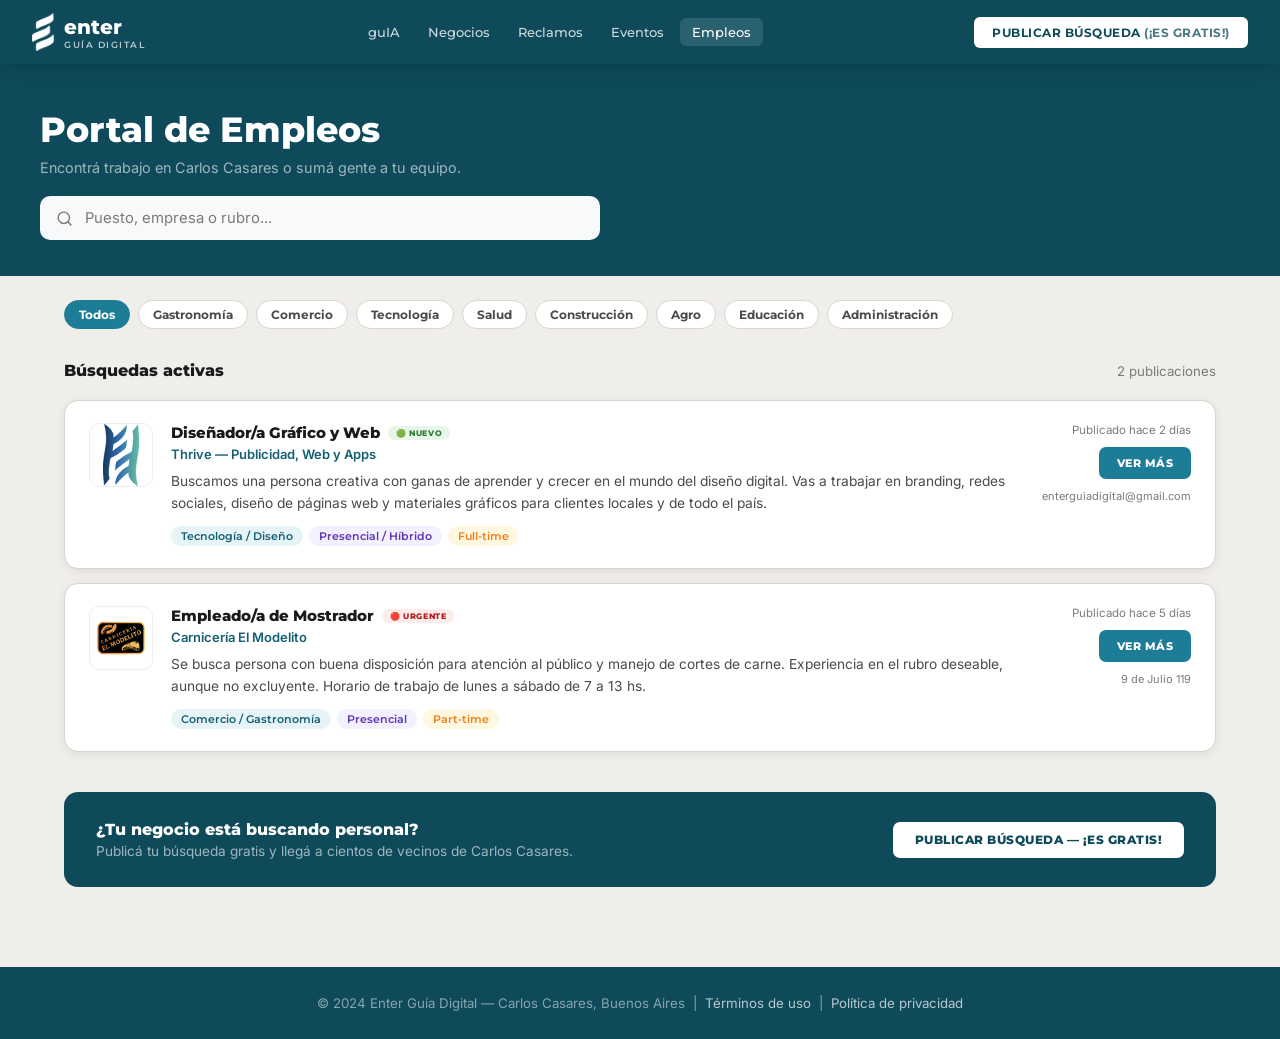
==== empleos.html @ 9432cee9 "Agrega secciones nuevas: negocios, empleos, guía, reclamos completo y subpáginas de negocios Co-Auth" ====
<!DOCTYPE html>
<html lang="es">
<head>
  <meta charset="UTF-8" />
  <meta name="viewport" content="width=device-width, initial-scale=1.0" />
  <title>Portal de Empleos — Enter Guía Digital</title>
  <link rel="preconnect" href="https://fonts.googleapis.com" />
  <link rel="preconnect" href="https://fonts.gstatic.com" crossorigin />
  <link href="https://fonts.googleapis.com/css2?family=Montserrat:wght@400;600;700;800&family=Inter:wght@400;500;600&display=swap" rel="stylesheet" />
  <style>
    :root {
      --teal:        #1e7d96;
      --teal-dark:   #145f73;
      --teal-darker: #0e4a5a;
      --teal-pale:   #e6f4f7;
      --gray-bg:     #f0eeeb;
      --gray-border: #d9d4cd;
      --text-dark:   #1a1a1a;
      --text-mid:    #4a4a4a;
      --text-light:  #7a7a7a;
      --white:       #ffffff;
      --shadow-sm:   0 2px 8px rgba(0,0,0,.08);
      --shadow-md:   0 6px 24px rgba(0,0,0,.12);
      --radius:      14px;
      --transition:  .3s cubic-bezier(.4,0,.2,1);
    }
    *, *::before, *::after { box-sizing: border-box; margin: 0; padding: 0; }
    html { scroll-behavior: smooth; }
    body { font-family: 'Inter', sans-serif; background: var(--gray-bg); color: var(--text-dark); }
    a { text-decoration: none; color: inherit; }
    img { display: block; max-width: 100%; }

    /* ── Header ── */
    .header {
      background: var(--teal-darker);
      height: 64px;
      display: flex;
      align-items: center;
      padding: 0 32px;
      gap: 24px;
      position: sticky;
      top: 0;
      z-index: 100;
      box-shadow: 0 2px 20px rgba(0,0,0,.2);
    }
    .logo { display: flex; align-items: center; gap: 10px; flex-shrink: 0; }
    .logo img { height: 38px; width: auto; filter: brightness(0) invert(1); }
    .logo-text .name { font-family: 'Montserrat', sans-serif; font-weight: 800; font-size: 20px; color: var(--white); }
    .logo-text .sub { font-size: 9px; color: rgba(255,255,255,.7); letter-spacing: 1.5px; text-transform: uppercase; font-family: 'Montserrat', sans-serif; font-weight: 600; }
    .nav { display: flex; align-items: center; gap: 4px; margin-left: auto; }
    .nav a { font-size: 13px; font-weight: 500; color: rgba(255,255,255,.8); padding: 6px 12px; border-radius: 6px; transition: background var(--transition); font-family: 'Montserrat', sans-serif; }
    .nav a:hover, .nav a.active { background: rgba(255,255,255,.12); color: var(--white); }
    .btn-publicar { font-family: 'Montserrat', sans-serif; font-size: 12px; font-weight: 700; letter-spacing: .5px; text-transform: uppercase; background: var(--white); color: var(--teal-darker); border: none; padding: 8px 18px; border-radius: 6px; cursor: pointer; transition: background var(--transition); white-space: nowrap; }
    .btn-publicar:hover { background: var(--teal-pale); }

    /* ── Hero ── */
    .page-hero {
      background: var(--teal-darker);
      padding: 44px 32px 36px;
      color: var(--white);
    }
    .hero-inner { max-width: 1200px; margin: 0 auto; }
    .page-hero h1 { font-family: 'Montserrat', sans-serif; font-size: clamp(1.6rem, 3vw, 2.2rem); font-weight: 800; margin-bottom: 8px; }
    .page-hero p { font-size: .9rem; color: rgba(255,255,255,.6); margin-bottom: 20px; }
    .search-bar {
      display: flex;
      align-items: center;
      gap: 12px;
      background: rgba(255,255,255,.97);
      border-radius: 10px;
      padding: 0 16px;
      max-width: 560px;
    }
    .search-bar svg { width: 17px; height: 17px; flex-shrink: 0; color: var(--text-light); }
    .search-bar input { flex: 1; border: none; outline: none; font-family: 'Inter', sans-serif; font-size: .93rem; color: var(--text-dark); padding: 13px 0; background: transparent; }
    .search-bar input::placeholder { color: var(--text-light); }

    /* ── Filtros rápidos ── */
    .filters-bar {
      max-width: 1200px;
      margin: 24px auto 0;
      padding: 0 24px;
      display: flex;
      flex-wrap: wrap;
      gap: 8px;
    }
    .filter-chip {
      font-family: 'Montserrat', sans-serif;
      font-size: 12px;
      font-weight: 700;
      padding: 6px 14px;
      border-radius: 20px;
      border: 1.5px solid var(--gray-border);
      background: var(--white);
      color: var(--text-mid);
      cursor: pointer;
      transition: all var(--transition);
    }
    .filter-chip:hover, .filter-chip.active { background: var(--teal); border-color: var(--teal); color: var(--white); }

    /* ── Layout ── */
    .layout {
      max-width: 1200px;
      margin: 0 auto;
      padding: 32px 24px 80px;
    }

    /* ── Contador ── */
    .results-header {
      display: flex;
      align-items: center;
      justify-content: space-between;
      margin-bottom: 20px;
    }
    .results-title { font-family: 'Montserrat', sans-serif; font-size: 1rem; font-weight: 800; color: var(--text-dark); }
    .results-count { font-size: .83rem; color: var(--text-light); }

    /* ── Tarjeta empleo ── */
    .jobs-list { display: flex; flex-direction: column; gap: 14px; }

    .job-card {
      background: var(--white);
      border-radius: var(--radius);
      border: 1px solid var(--gray-border);
      padding: 22px 24px;
      display: grid;
      grid-template-columns: 64px 1fr auto;
      gap: 18px;
      align-items: start;
      box-shadow: var(--shadow-sm);
      transition: transform var(--transition), box-shadow var(--transition), border-color var(--transition);
      cursor: pointer;
    }
    .job-card:hover { transform: translateY(-2px); box-shadow: var(--shadow-md); border-color: var(--teal); }

    .job-logo {
      width: 64px; height: 64px;
      border-radius: 10px;
      overflow: hidden;
      display: flex; align-items: center; justify-content: center;
      border: 1px solid #eee;
      background: #fff;
      flex-shrink: 0;
    }
    .job-logo img { width: 100%; height: 100%; object-fit: contain; }
    .job-logo.initials {
      background: var(--teal-pale);
      font-family: 'Montserrat', sans-serif;
      font-weight: 800; font-size: 22px;
      color: var(--teal);
      border: none;
    }

    .job-info {}
    .job-title-row { display: flex; align-items: center; gap: 8px; flex-wrap: wrap; margin-bottom: 4px; }
    .job-title { font-family: 'Montserrat', sans-serif; font-size: 15px; font-weight: 800; color: var(--text-dark); }
    .job-badge { font-family: 'Montserrat', sans-serif; font-size: 8px; font-weight: 800; letter-spacing: .6px; text-transform: uppercase; padding: 2px 8px; border-radius: 20px; }
    .job-badge.nuevo { background: #e8f5e9; color: #2e7d32; }
    .job-badge.urgente { background: #fdecea; color: #b71c1c; }
    .job-company { font-size: 13px; font-weight: 600; color: var(--teal-dark); margin-bottom: 8px; }
    .job-desc { font-size: .86rem; color: var(--text-mid); line-height: 1.6; margin-bottom: 12px; }
    .job-tags { display: flex; flex-wrap: wrap; gap: 6px; }
    .job-tag {
      font-size: 11px; font-weight: 600; font-family: 'Montserrat', sans-serif;
      padding: 3px 10px; border-radius: 20px;
    }
    .job-tag.area { background: var(--teal-pale); color: var(--teal-dark); }
    .job-tag.modalidad { background: #f3f0ff; color: #5e35b1; }
    .job-tag.tipo { background: #fff8e1; color: #f57f17; }

    .job-meta {
      display: flex;
      flex-direction: column;
      align-items: flex-end;
      gap: 10px;
      min-width: 140px;
    }
    .job-date { font-size: 11.5px; color: var(--text-light); }
    .job-btn {
      font-family: 'Montserrat', sans-serif;
      font-size: 11px; font-weight: 800;
      letter-spacing: .5px; text-transform: uppercase;
      background: var(--teal); color: var(--white);
      border: none; padding: 9px 18px; border-radius: 7px;
      cursor: pointer; white-space: nowrap;
      transition: background var(--transition);
    }
    .job-btn:hover { background: var(--teal-dark); }
    .job-contact { font-size: 11px; color: var(--text-light); text-align: right; }

    /* ── CTA publicar ── */
    .cta-publicar {
      background: var(--teal-darker);
      border-radius: var(--radius);
      padding: 28px 32px;
      display: flex;
      align-items: center;
      justify-content: space-between;
      gap: 20px;
      margin-top: 40px;
    }
    .cta-publicar h3 { font-family: 'Montserrat', sans-serif; font-size: 1rem; font-weight: 800; color: var(--white); margin-bottom: 4px; }
    .cta-publicar p { font-size: .85rem; color: rgba(255,255,255,.6); }
    .cta-btn { font-family: 'Montserrat', sans-serif; font-size: 11.5px; font-weight: 800; letter-spacing: .5px; text-transform: uppercase; background: var(--white); color: var(--teal-darker); border: none; padding: 11px 22px; border-radius: 7px; cursor: pointer; white-space: nowrap; transition: background var(--transition); }
    .cta-btn:hover { background: var(--teal-pale); }

    /* ── Vacío ── */
    .empty-state { text-align: center; padding: 60px 24px; color: var(--text-light); }
    .empty-state svg { width: 48px; height: 48px; margin: 0 auto 16px; opacity: .3; }
    .empty-state h3 { font-family: 'Montserrat', sans-serif; font-size: .95rem; font-weight: 700; color: var(--text-mid); margin-bottom: 6px; }

    /* Footer */
    .footer { background: var(--teal-darker); text-align: center; padding: 28px 24px; color: rgba(255,255,255,.5); font-size: .83rem; }
    .footer a { color: rgba(255,255,255,.7); }

    @media (max-width: 860px) {
      .job-card { grid-template-columns: 52px 1fr; }
      .job-meta { grid-column: 1 / -1; flex-direction: row; align-items: center; justify-content: space-between; }
      .nav { display: none; }
      .cta-publicar { flex-direction: column; }
    }
    @media (max-width: 520px) {
      .job-card { grid-template-columns: 1fr; }
      .job-logo { width: 48px; height: 48px; }
    }
  </style>
</head>
<body>

  <header class="header">
    <a href="./index.html" class="logo">
      <img src="./logo.png" alt="Enter Guía Digital" />
      <div class="logo-text">
        <div class="name">enter</div>
        <div class="sub">guía digital</div>
      </div>
    </a>
    <nav class="nav">
      <a href="./guia.html">guIA</a>
      <a href="./negocios.html">Negocios</a>
      <a href="./index.html#reclamos">Reclamos</a>
      <a href="./index.html#eventos">Eventos</a>
      <a href="./empleos.html" class="active">Empleos</a>
    </nav>
    <div style="margin-left:auto;">
      <button class="btn-publicar">Publicar búsqueda <span style="opacity:.75;">(¡Es gratis!)</span></button>
    </div>
  </header>

  <div class="page-hero">
    <div class="hero-inner">
      <h1>Portal de Empleos</h1>
      <p>Encontrá trabajo en Carlos Casares o sumá gente a tu equipo.</p>
      <div class="search-bar">
        <svg viewBox="0 0 24 24" fill="none" stroke="currentColor" stroke-width="2" stroke-linecap="round" stroke-linejoin="round"><circle cx="11" cy="11" r="8"/><path d="M21 21l-4.35-4.35"/></svg>
        <input type="text" id="searchInput" placeholder="Puesto, empresa o rubro..." />
      </div>
    </div>
  </div>

  <div class="filters-bar">
    <button class="filter-chip active" data-filter="todos">Todos</button>
    <button class="filter-chip" data-filter="gastronomia">Gastronomía</button>
    <button class="filter-chip" data-filter="comercio">Comercio</button>
    <button class="filter-chip" data-filter="tecnologia">Tecnología</button>
    <button class="filter-chip" data-filter="salud">Salud</button>
    <button class="filter-chip" data-filter="construccion">Construcción</button>
    <button class="filter-chip" data-filter="agro">Agro</button>
    <button class="filter-chip" data-filter="educacion">Educación</button>
    <button class="filter-chip" data-filter="administracion">Administración</button>
  </div>

  <div class="layout">
    <div class="results-header">
      <span class="results-title" id="resultsTitle">Búsquedas activas</span>
      <span class="results-count" id="resultsCount">2 publicaciones</span>
    </div>

    <div class="jobs-list" id="jobsList">

      <!-- Thrive — Diseñador -->
      <div class="job-card" data-area="tecnologia" data-search="thrive diseñador web redes sociales">
        <div class="job-logo">
          <img src="./logo-thrive.png" alt="Thrive" />
        </div>
        <div class="job-info">
          <div class="job-title-row">
            <span class="job-title">Diseñador/a Gráfico y Web</span>
            <span class="job-badge nuevo">🟢 Nuevo</span>
          </div>
          <div class="job-company">Thrive — Publicidad, Web y Apps</div>
          <div class="job-desc">Buscamos una persona creativa con ganas de aprender y crecer en el mundo del diseño digital. Vas a trabajar en branding, redes sociales, diseño de páginas web y materiales gráficos para clientes locales y de todo el país.</div>
          <div class="job-tags">
            <span class="job-tag area">Tecnología / Diseño</span>
            <span class="job-tag modalidad">Presencial / Híbrido</span>
            <span class="job-tag tipo">Full-time</span>
          </div>
        </div>
        <div class="job-meta">
          <span class="job-date">Publicado hace 2 días</span>
          <button class="job-btn">Ver más</button>
          <span class="job-contact">enterguiadigital@gmail.com</span>
        </div>
      </div>

      <!-- Carnicería El Modelito — Empleado -->
      <div class="job-card" data-area="comercio" data-search="carniceria modelito empleado mostrador">
        <div class="job-logo">
          <img src="./logo-modelito.png" alt="Carnicería El Modelito" />
        </div>
        <div class="job-info">
          <div class="job-title-row">
            <span class="job-title">Empleado/a de Mostrador</span>
            <span class="job-badge urgente">🔴 Urgente</span>
          </div>
          <div class="job-company">Carnicería El Modelito</div>
          <div class="job-desc">Se busca persona con buena disposición para atención al público y manejo de cortes de carne. Experiencia en el rubro deseable, aunque no excluyente. Horario de trabajo de lunes a sábado de 7 a 13 hs.</div>
          <div class="job-tags">
            <span class="job-tag area">Comercio / Gastronomía</span>
            <span class="job-tag modalidad">Presencial</span>
            <span class="job-tag tipo">Part-time</span>
          </div>
        </div>
        <div class="job-meta">
          <span class="job-date">Publicado hace 5 días</span>
          <button class="job-btn">Ver más</button>
          <span class="job-contact">9 de Julio 119</span>
        </div>
      </div>

    </div>

    <div class="cta-publicar">
      <div>
        <h3>¿Tu negocio está buscando personal?</h3>
        <p>Publicá tu búsqueda gratis y llegá a cientos de vecinos de Carlos Casares.</p>
      </div>
      <button class="cta-btn">Publicar búsqueda — ¡Es gratis!</button>
    </div>
  </div>

  <footer class="footer">
    <p>© 2024 Enter Guía Digital — Carlos Casares, Buenos Aires &nbsp;|&nbsp; <a href="./terminos.html">Términos de uso</a> &nbsp;|&nbsp; <a href="./privacidad.html">Política de privacidad</a></p>
  </footer>

  <script>
    const cards = document.querySelectorAll('.job-card');
    const chips = document.querySelectorAll('.filter-chip');
    const resultsCount = document.getElementById('resultsCount');
    const resultsTitle = document.getElementById('resultsTitle');

    function updateCount(visible) {
      resultsCount.textContent = visible + ' publicación' + (visible !== 1 ? 'es' : '');
    }

    chips.forEach(chip => {
      chip.addEventListener('click', () => {
        chips.forEach(c => c.classList.remove('active'));
        chip.classList.add('active');
        const filter = chip.dataset.filter;
        let visible = 0;
        cards.forEach(card => {
          const show = filter === 'todos' || card.dataset.area === filter;
          card.style.display = show ? '' : 'none';
          if (show) visible++;
        });
        resultsTitle.textContent = filter === 'todos' ? 'Búsquedas activas' : chip.textContent;
        updateCount(visible);
      });
    });

    document.getElementById('searchInput').addEventListener('input', function () {
      const q = this.value.toLowerCase().trim();
      chips.forEach(c => c.classList.remove('active'));
      document.querySelector('[data-filter="todos"]').classList.add('active');
      let visible = 0;
      cards.forEach(card => {
        const text = (card.dataset.search + ' ' + card.textContent).toLowerCase();
        const show = !q || text.includes(q);
        card.style.display = show ? '' : 'none';
        if (show) visible++;
      });
      resultsTitle.textContent = q ? `Resultados para "${this.value}"` : 'Búsquedas activas';
      updateCount(visible);
    });
  </script>
</body>
</html>
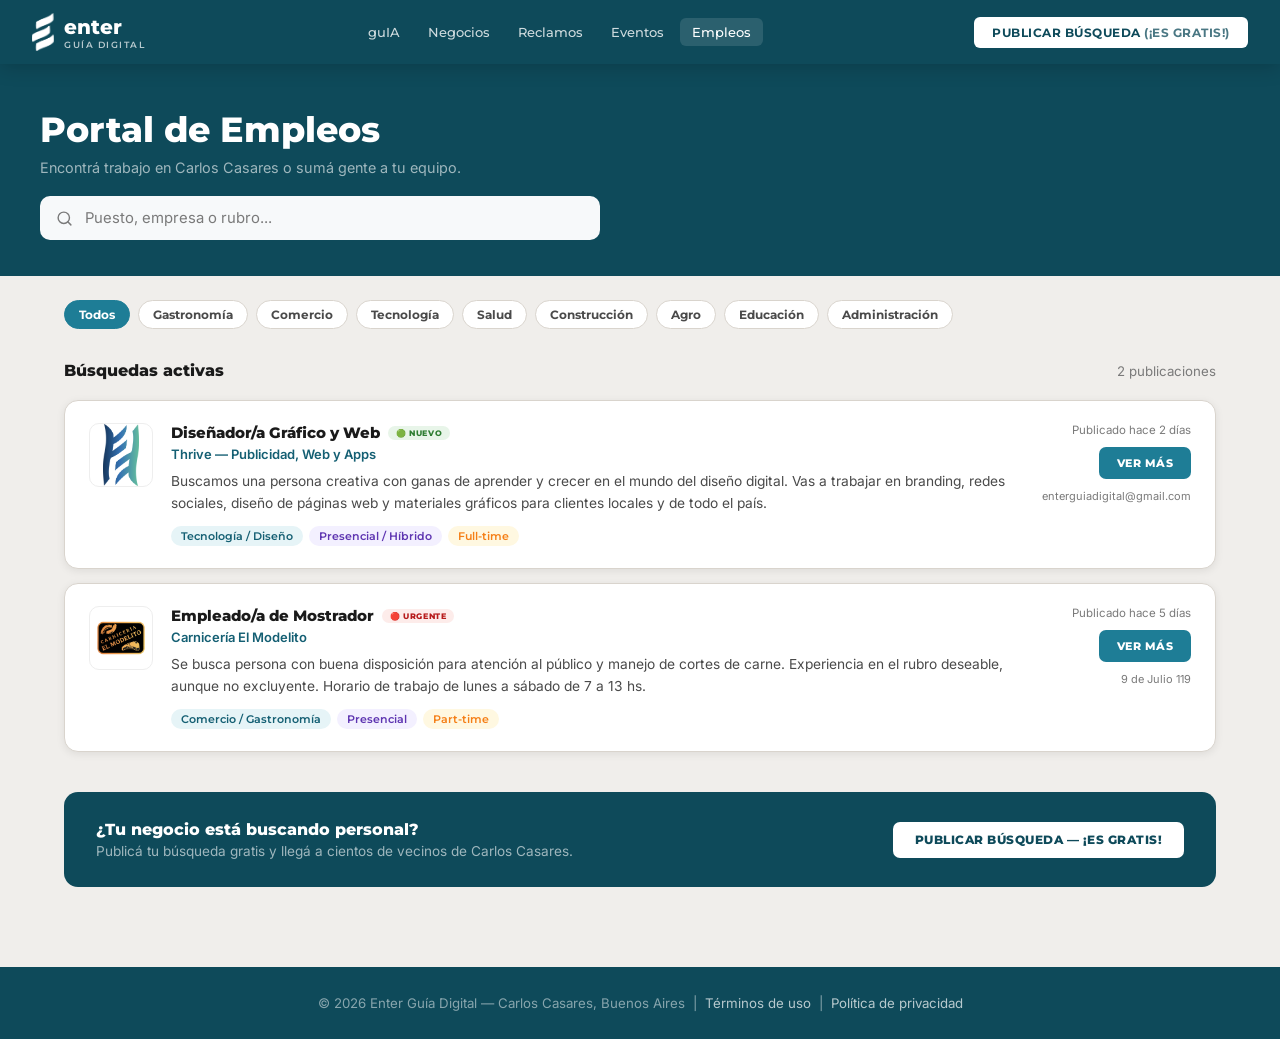
==== commit c476f3d6: "Actualiza fechas de 2024 a 2026 en todos los archivos Co-Authored-By: Claude Sonnet 4.6 <noreply@ant" ====
--- a/empleos.html
+++ b/empleos.html
@@ -340,7 +340,7 @@
   </div>
 
   <footer class="footer">
-    <p>© 2024 Enter Guía Digital — Carlos Casares, Buenos Aires &nbsp;|&nbsp; <a href="./terminos.html">Términos de uso</a> &nbsp;|&nbsp; <a href="./privacidad.html">Política de privacidad</a></p>
+    <p>© 2026 Enter Guía Digital — Carlos Casares, Buenos Aires &nbsp;|&nbsp; <a href="./terminos.html">Términos de uso</a> &nbsp;|&nbsp; <a href="./privacidad.html">Política de privacidad</a></p>
   </footer>
 
   <script>
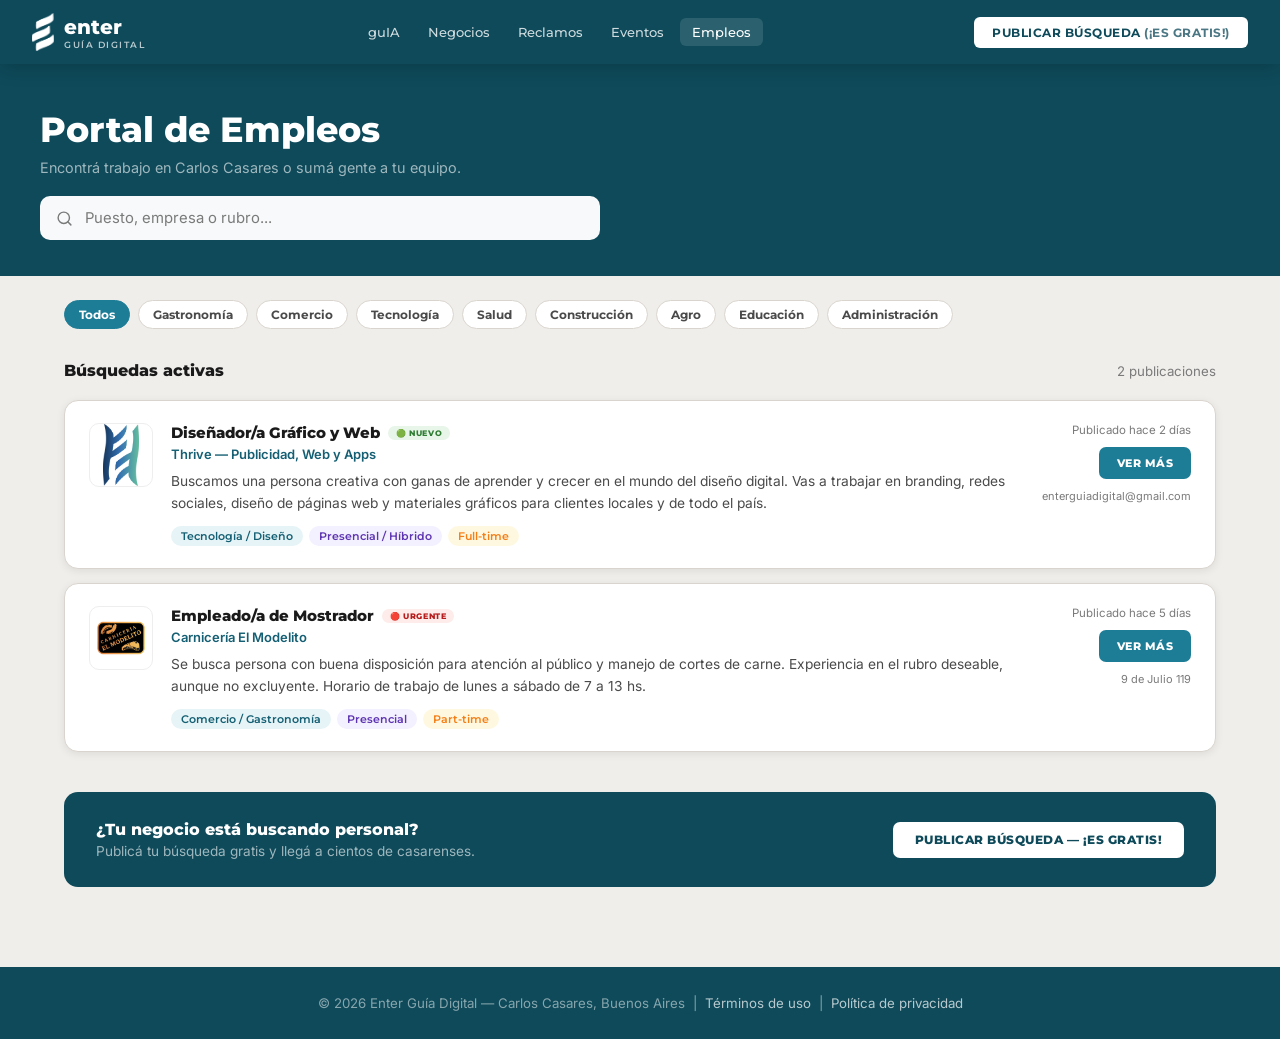
==== commit 98073405: "Reemplaza 'vecinos' por 'casarenses' en CTAs de negocios y empleos Co-Authored-By: Claude Sonnet 4.6" ====
--- a/empleos.html
+++ b/empleos.html
@@ -333,7 +333,7 @@
     <div class="cta-publicar">
       <div>
         <h3>¿Tu negocio está buscando personal?</h3>
-        <p>Publicá tu búsqueda gratis y llegá a cientos de vecinos de Carlos Casares.</p>
+        <p>Publicá tu búsqueda gratis y llegá a cientos de casarenses.</p>
       </div>
       <button class="cta-btn">Publicar búsqueda — ¡Es gratis!</button>
     </div>
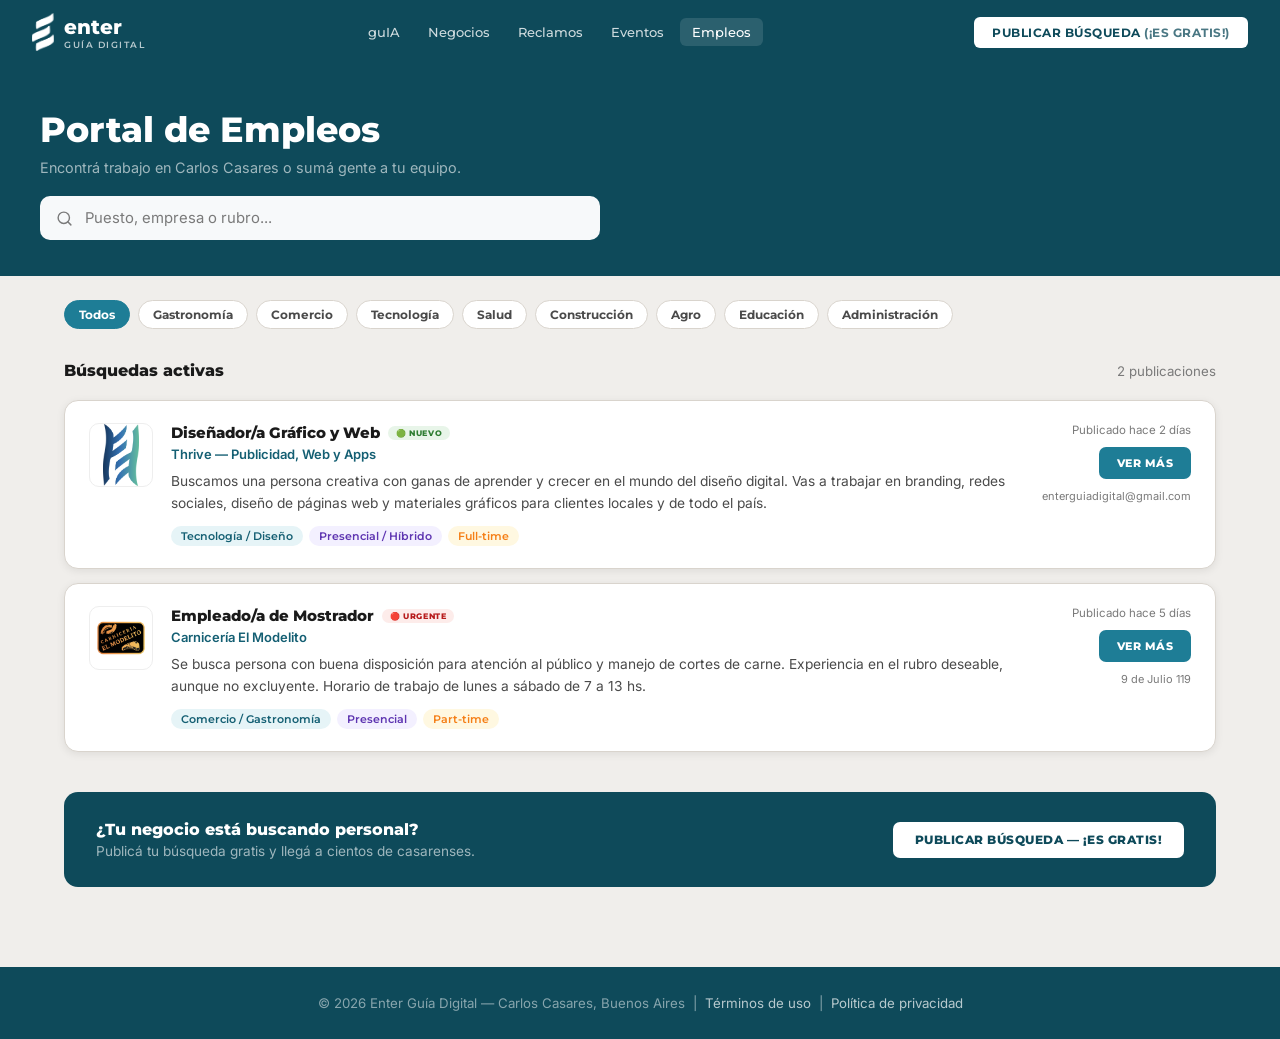
==== commit 19afc56b: "Aplica header transparente que se colorea al hacer scroll en todo el sitio Extiende el efecto ya imp" ====
--- a/empleos.html
+++ b/empleos.html
@@ -32,16 +32,21 @@
 
     /* ── Header ── */
     .header {
-      background: var(--teal-darker);
+      background: transparent;
       height: 64px;
       display: flex;
       align-items: center;
       padding: 0 32px;
       gap: 24px;
-      position: sticky;
-      top: 0;
+      position: fixed;
+      top: 0; left: 0; right: 0;
       z-index: 100;
-      box-shadow: 0 2px 20px rgba(0,0,0,.2);
+      transition: background var(--transition), box-shadow var(--transition), backdrop-filter var(--transition);
+    }
+    .header.scrolled {
+      background: var(--teal-darker);
+      box-shadow: 0 2px 20px rgba(0,0,0,.25);
+      backdrop-filter: blur(10px);
     }
     .logo { display: flex; align-items: center; gap: 10px; flex-shrink: 0; }
     .logo img { height: 38px; width: auto; filter: brightness(0) invert(1); }
@@ -56,7 +61,7 @@
     /* ── Hero ── */
     .page-hero {
       background: var(--teal-darker);
-      padding: 44px 32px 36px;
+      padding: 108px 32px 36px;
       color: var(--white);
     }
     .hero-inner { max-width: 1200px; margin: 0 auto; }
@@ -344,6 +349,12 @@
   </footer>
 
   <script>
+    // ── Header transparente/con fondo al hacer scroll ──
+    const headerEl = document.querySelector('.header');
+    window.addEventListener('scroll', () => {
+      headerEl.classList.toggle('scrolled', window.scrollY > 10);
+    });
+
     const cards = document.querySelectorAll('.job-card');
     const chips = document.querySelectorAll('.filter-chip');
     const resultsCount = document.getElementById('resultsCount');
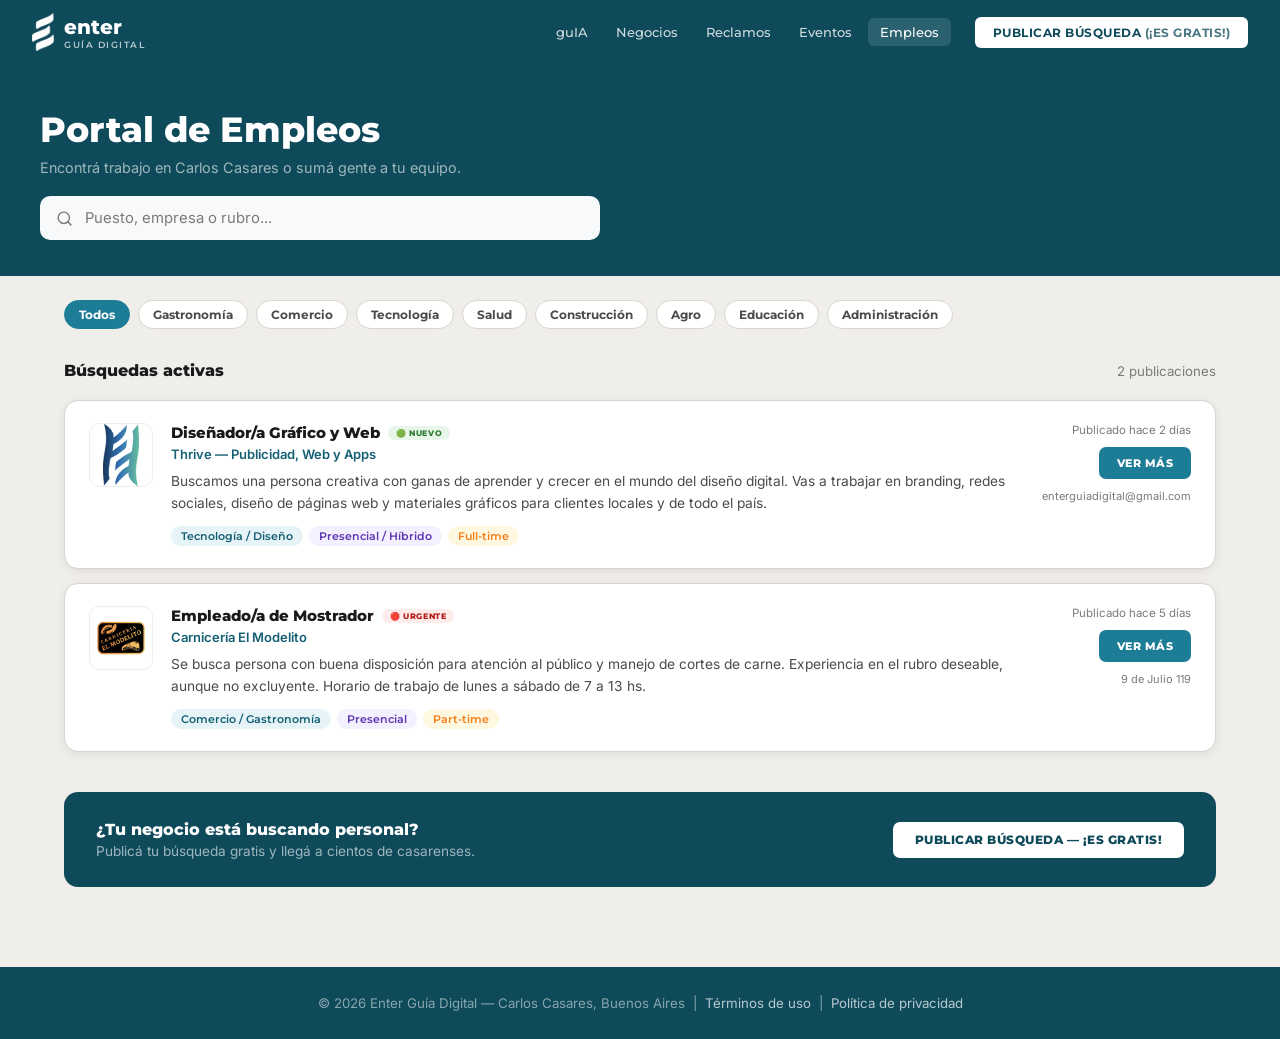
==== commit 1374bb13: "Corrige nav centrado en vez de pegado a la derecha en 9 páginas El contenedor del botón de acción (R" ====
--- a/empleos.html
+++ b/empleos.html
@@ -247,7 +247,7 @@
       <a href="./index.html#eventos">Eventos</a>
       <a href="./empleos.html" class="active">Empleos</a>
     </nav>
-    <div style="margin-left:auto;">
+    <div>
       <button class="btn-publicar">Publicar búsqueda <span style="opacity:.75;">(¡Es gratis!)</span></button>
     </div>
   </header>
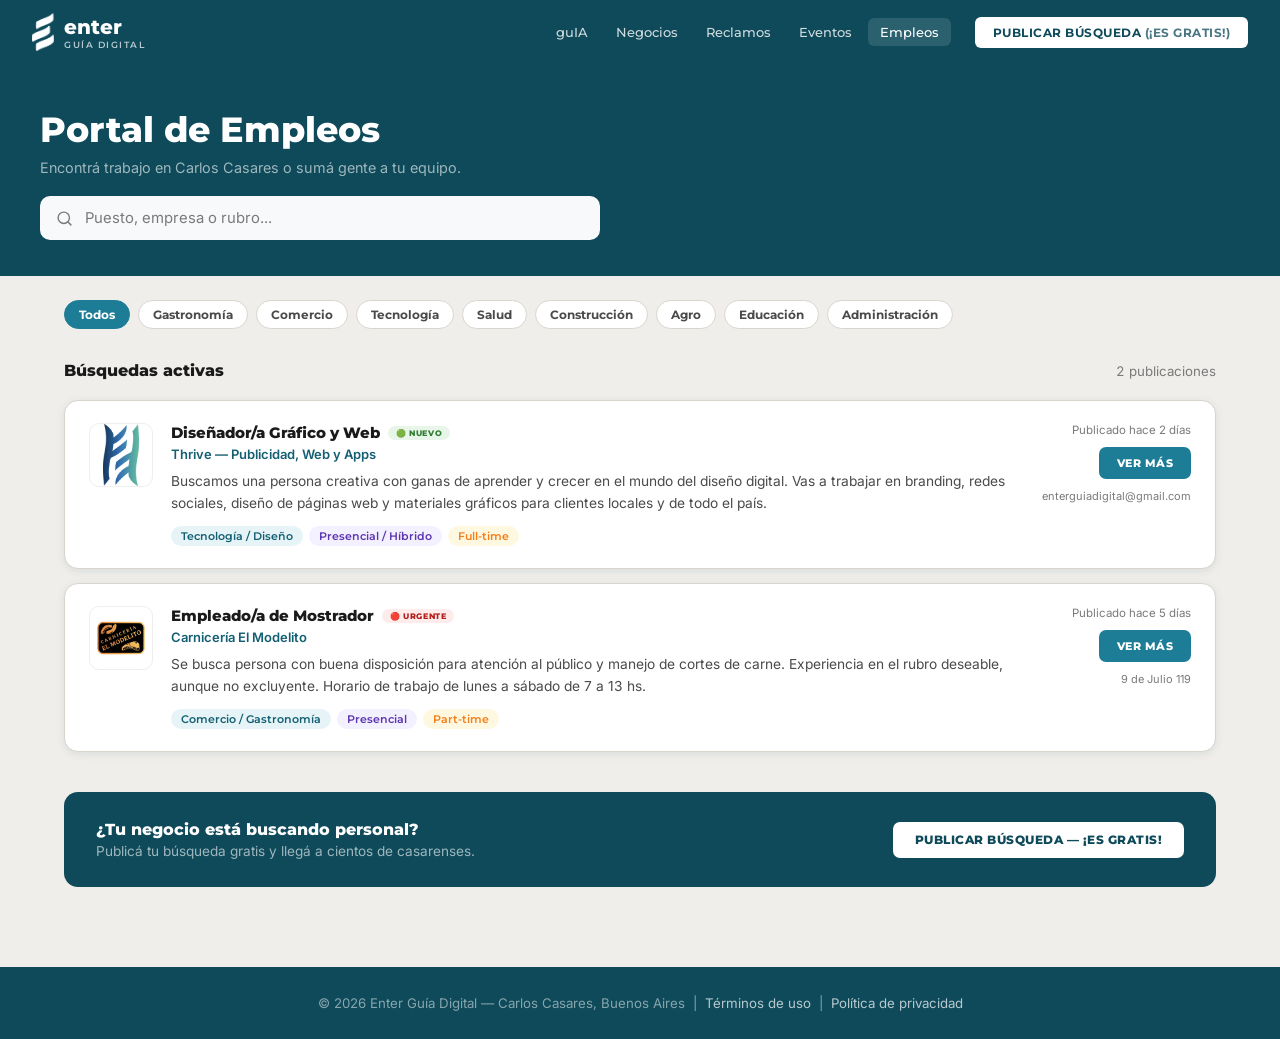
==== commit 3b277870: "Agrega capa de pulido (enter-polish.css) sin cambiar el diseño Probando la skill redesign-existing-p" ====
--- a/empleos.html
+++ b/empleos.html
@@ -229,6 +229,10 @@
       .job-logo { width: 48px; height: 48px; }
     }
   </style>
+  <meta name="description" content="Enter, la guía digital de Carlos Casares: negocios, eventos, empleos y reclamos de la ciudad en un solo lugar." />
+  <meta name="theme-color" content="#0e4a5a" />
+  <link rel="icon" type="image/png" href="./logo.png" />
+  <link rel="stylesheet" href="./enter-polish.css" />
 </head>
 <body>
 
--- a/enter-polish.css
+++ b/enter-polish.css
@@ -0,0 +1,61 @@
+/* ─────────────────────────────────────────────────────────
+   Enter — capa de pulido
+   No cambia fuentes, colores ni layout. Solo detalles de
+   accesibilidad, interacción y tipografía.
+   Se carga al final del <head> de cada página.
+   ───────────────────────────────────────────────────────── */
+
+/* Sombras teñidas con el teal de la marca (en vez de negro puro) */
+:root {
+  --shadow-sm: 0 2px 8px rgba(14, 74, 90, .10);
+  --shadow-md: 0 6px 24px rgba(14, 74, 90, .14);
+  --shadow-lg: 0 16px 48px rgba(14, 74, 90, .18);
+}
+
+/* Foco visible para navegación con teclado */
+:focus-visible {
+  outline: 2px solid var(--teal-light, #4db3cc);
+  outline-offset: 3px;
+}
+input:focus-visible,
+select:focus-visible,
+textarea:focus-visible {
+  outline-offset: 1px;
+}
+
+/* Feedback al presionar (supera a los :hover de cada página) */
+button:active:not(:disabled),
+.hero-cta:active,
+.biz-card:active,
+.dest-card:active,
+.section-card:active,
+.event-card:active,
+.job-card:active {
+  transform: scale(.98);
+}
+
+/* Títulos balanceados, párrafos sin palabras huérfanas */
+h1, h2, h3 { text-wrap: balance; }
+p { text-wrap: pretty; }
+
+/* Cifras alineadas */
+.count,
+.results-count,
+.cal-day,
+.hero-stat,
+.stat-num {
+  font-variant-numeric: tabular-nums;
+}
+
+/* Alto de pantalla estable en celulares (barra del navegador) */
+.hero { min-height: 100dvh; }
+
+/* Respeta la preferencia de menos movimiento */
+@media (prefers-reduced-motion: reduce) {
+  *, *::before, *::after {
+    animation-duration: .01ms !important;
+    animation-iteration-count: 1 !important;
+    transition-duration: .01ms !important;
+    scroll-behavior: auto !important;
+  }
+}
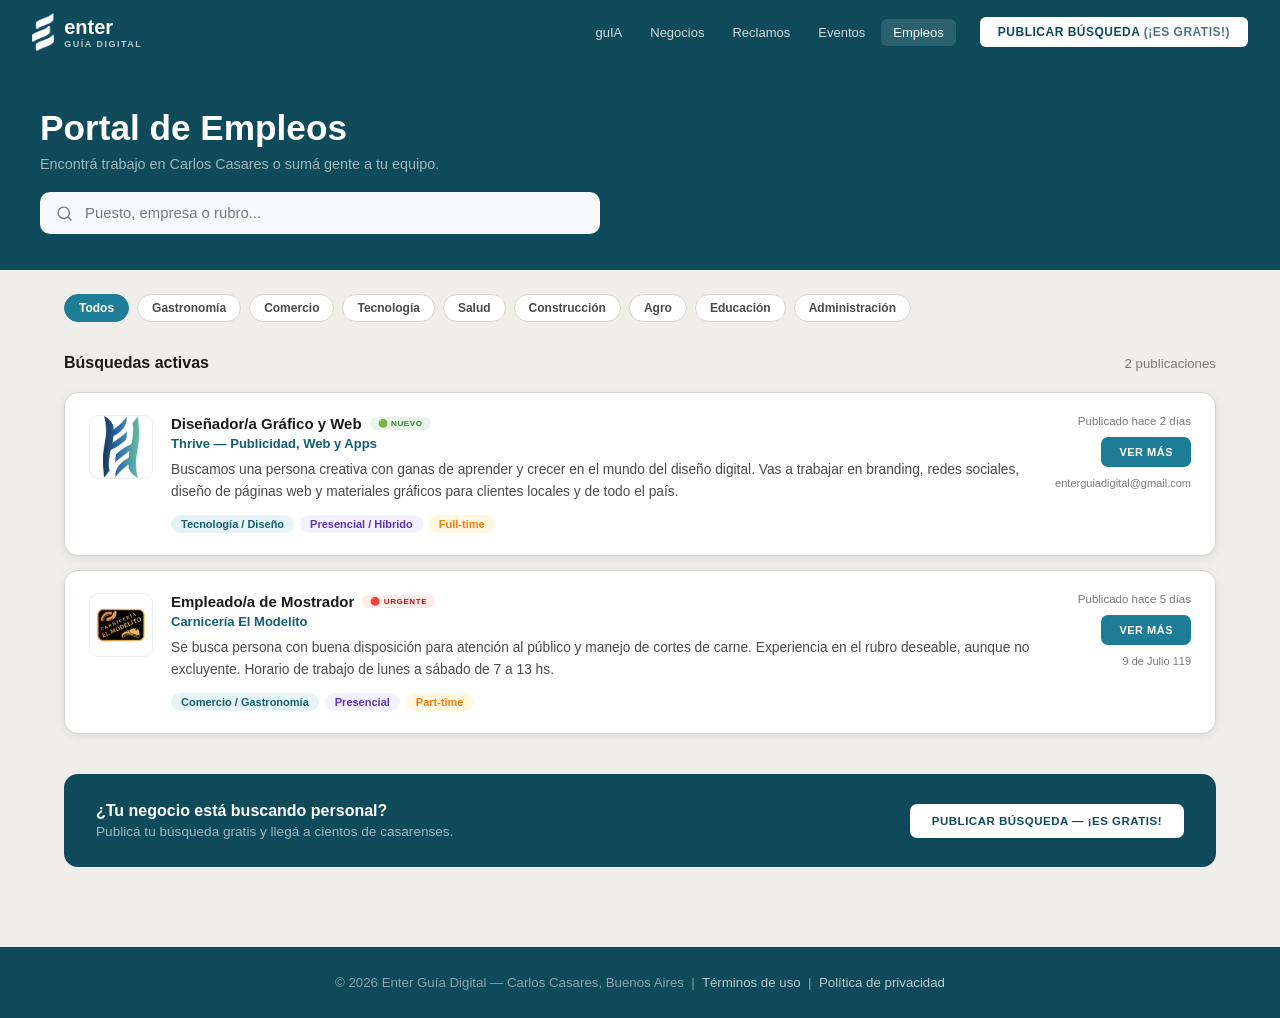
==== commit 3bf04faf: "Endurece seguridad: escape de texto, SRI y CSP - index.html: el texto del buscador se inyectaba sin " ====
--- a/empleos.html
+++ b/empleos.html
@@ -2,6 +2,8 @@
 <html lang="es">
 <head>
   <meta charset="UTF-8" />
+  <meta http-equiv="Content-Security-Policy" content="default-src 'self'; script-src 'self' 'unsafe-inline' https://unpkg.com https://cdn.jsdelivr.net; style-src 'self' 'unsafe-inline' https://fonts.googleapis.com https://unpkg.com; font-src https://fonts.gstatic.com; img-src 'self' data: https://images.unsplash.com https://*.tile.openstreetmap.org https://unpkg.com; frame-src https://www.google.com; connect-src 'self'; object-src 'none'; base-uri 'self'; form-action 'self'" />
+  <meta name="referrer" content="strict-origin-when-cross-origin" />
   <meta name="viewport" content="width=device-width, initial-scale=1.0" />
   <title>Portal de Empleos — Enter Guía Digital</title>
   <link rel="preconnect" href="https://fonts.googleapis.com" />
